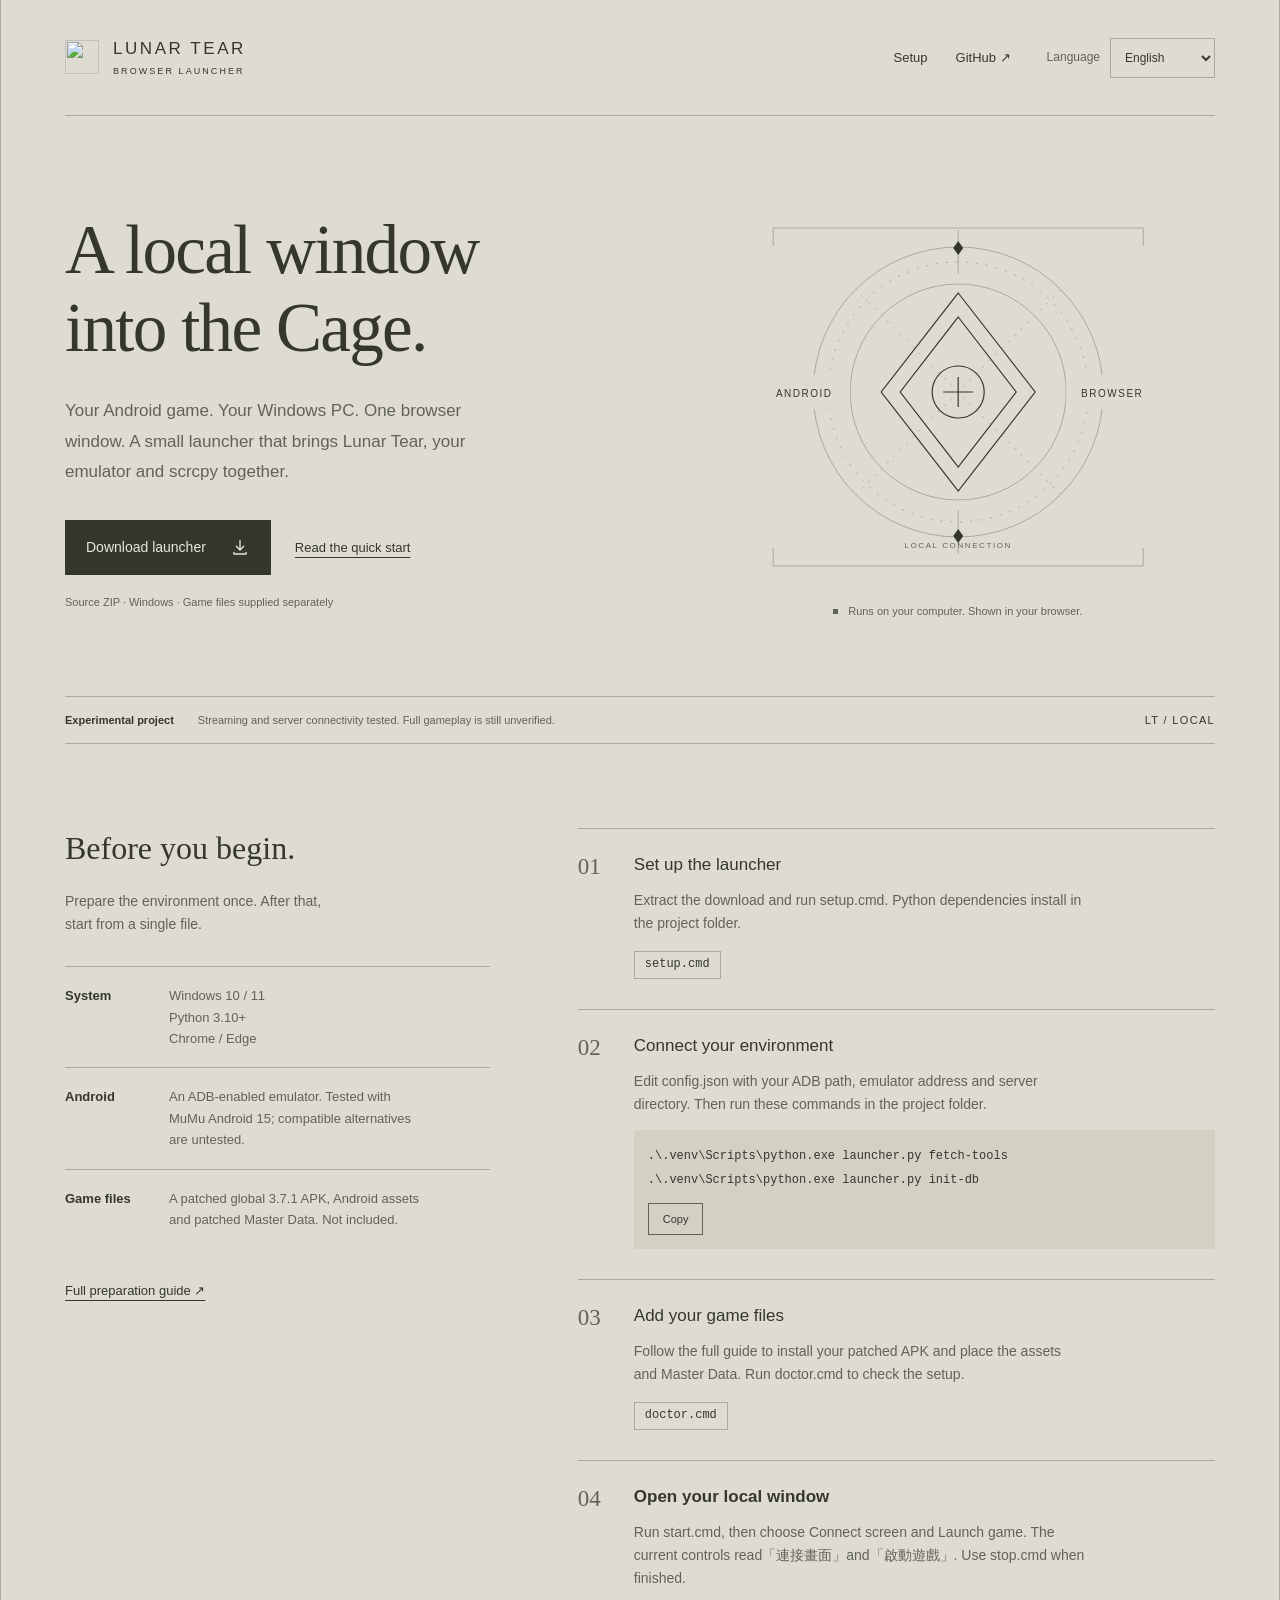
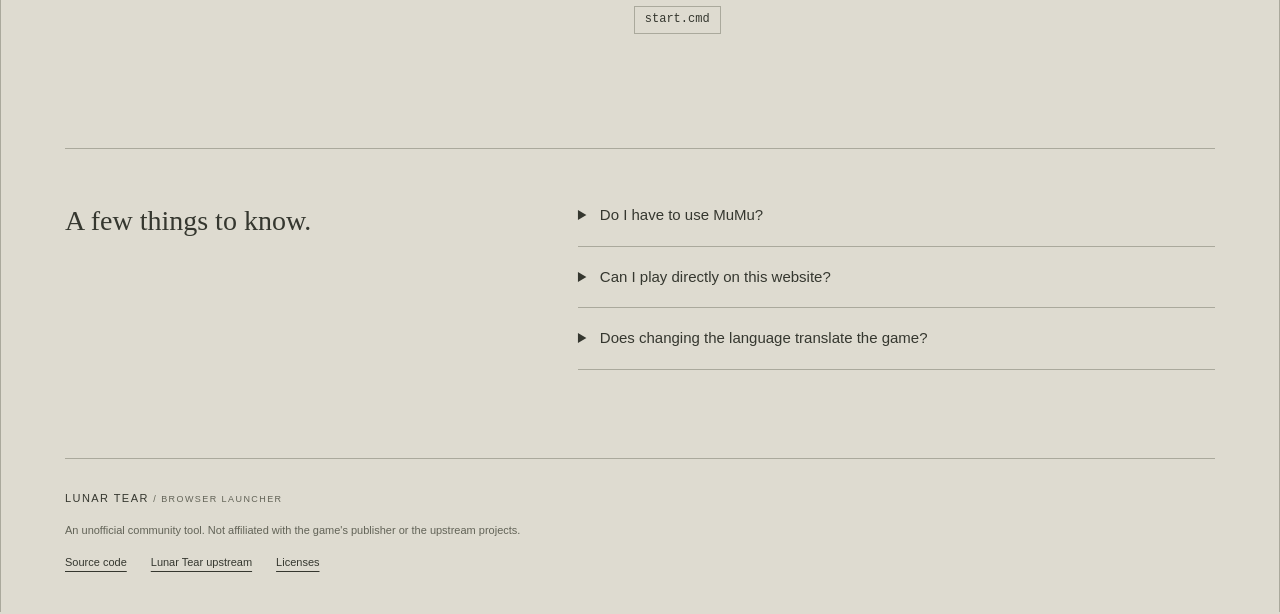
==== docs/index.html @ 476fbce9 "Add concise multilingual guides and NieR-inspired Pages site" ====
<!doctype html>
<html lang="en">
<head>
  <meta charset="utf-8">
  <meta name="viewport" content="width=device-width, initial-scale=1">
  <meta name="theme-color" content="#dedbd0">
  <meta name="description" content="A local Windows launcher connecting Lunar Tear, Android and your browser. Setup guides in English, Chinese and Japanese.">
  <title>Lunar Tear — Browser Launcher</title>
  <link rel="icon" href="assets/mark.svg" type="image/svg+xml">
  <link rel="stylesheet" href="style.css">
  <script src="site.js" defer></script>
</head>
<body>
  <a class="skip" href="#main" data-i18n="skip">Skip to content</a>
  <div class="frame">
    <header class="header">
      <a class="identity" href="./" aria-label="Lunar Tear home"><img src="assets/mark.svg" width="34" height="34" alt=""><span>LUNAR TEAR<small>BROWSER LAUNCHER</small></span></a>
      <nav aria-label="Main"><a href="#setup" data-i18n="navSetup">Setup</a><a href="https://github.com/cloud-oc/lunar-tear-browser-launcher">GitHub <span aria-hidden="true">↗</span></a></nav>
      <label class="language"><span data-i18n="language">Language</span><select id="language"><option value="en">English</option><option value="zh-CN">简体中文</option><option value="zh-TW">繁體中文</option><option value="ja">日本語</option></select></label>
    </header>
    <main id="main">
      <section class="hero" aria-labelledby="hero-title">
        <div class="hero-copy">
          <h1 id="hero-title" data-i18n="title">A local window<br>into the Cage.</h1>
          <p class="intro" data-i18n="intro">Your Android game. Your Windows PC. One browser window. A small launcher that brings Lunar Tear, your emulator and scrcpy together.</p>
          <div class="actions"><a class="button primary" href="https://github.com/cloud-oc/lunar-tear-browser-launcher/archive/refs/heads/main.zip"><span data-i18n="download">Download launcher</span><svg viewBox="0 0 20 20" aria-hidden="true"><path d="M10 3v10m-4-4 4 4 4-4M4 15v2h12v-2"/></svg></a><a class="text-link" href="#setup" data-i18n="start">Read the quick start</a></div>
          <p class="download-note" data-i18n="downloadNote">Source ZIP · Windows · Game files supplied separately</p>
        </div>
        <figure class="diagram">
          <svg viewBox="0 0 440 390" role="img" aria-labelledby="diagram-title">
            <title id="diagram-title">Android and the browser connected through a local bridge</title>
            <g class="fine" fill="none">
              <path d="M35 26h370M35 364h370M35 26v18M405 26v18M35 346v18M405 346v18"/>
              <circle cx="220" cy="190" r="145"/><circle cx="220" cy="190" r="130" stroke-dasharray="2 8"/>
              <circle cx="220" cy="190" r="108"/><path d="M220 28v44m0 236v44M55 190h52m226 0h52"/>
              <path d="m117 87 206 206M117 293 323 87" stroke-dasharray="2 7"/>
            </g>
            <g fill="none" class="strong"><path d="m220 91 77 99-77 99-77-99Z"/><path d="m220 115 58 75-58 75-58-75Z"/><circle cx="220" cy="190" r="26"/><path d="M205 190h30m-15-15v30"/></g>
            <g fill="currentColor"><path d="m220 39 5 7-5 7-5-7Zm0 288 5 7-5 7-5-7Z"/><circle cx="75" cy="190" r="4"/><circle cx="365" cy="190" r="4"/></g>
            <g class="diagram-label"><rect x="20" y="173" width="92" height="34"/><rect x="328" y="173" width="92" height="34"/><text x="66" y="195">ANDROID</text><text x="374" y="195">BROWSER</text></g>
            <text class="diagram-center" x="220" y="346" text-anchor="middle">LOCAL CONNECTION</text>
          </svg>
          <figcaption><span class="small-square" aria-hidden="true"></span><span data-i18n="diagramCaption">Runs on your computer. Shown in your browser.</span></figcaption>
        </figure>
      </section>
      <div class="status-strip"><span data-i18n="status">Experimental project</span><p data-i18n="statusText">Streaming and server connectivity tested. Full gameplay is still unverified.</p><span class="status-end" aria-hidden="true">LT / LOCAL</span></div>
      <section class="setup-section" id="setup" aria-labelledby="setup-title">
        <div class="requirements">
          <h2 id="setup-title" data-i18n="setupTitle">Before you begin.</h2>
          <p data-i18n="setupIntro">Prepare the environment once. After that, start from a single file.</p>
          <dl>
            <div><dt data-i18n="system">System</dt><dd>Windows 10 / 11<br>Python 3.10+<br>Chrome / Edge</dd></div>
            <div><dt data-i18n="android">Android</dt><dd data-i18n="androidText">An ADB-enabled emulator. Tested with MuMu Android 15; compatible alternatives are untested.</dd></div>
            <div><dt data-i18n="gameFiles">Game files</dt><dd data-i18n="gameFilesText">A patched global 3.7.1 APK, Android assets and patched Master Data. Not included.</dd></div>
          </dl>
          <a class="text-link guide-link" href="https://github.com/cloud-oc/lunar-tear-browser-launcher/blob/main/docs/guide.en.md" data-i18n="fullGuide">Full preparation guide ↗</a>
        </div>
        <ol class="steps">
          <li><span class="step-number" aria-hidden="true">01</span><div><h3 data-i18n="step1">Set up the launcher</h3><p data-i18n="step1Text">Extract the download and run setup.cmd. Python dependencies install in the project folder.</p><code>setup.cmd</code></div></li>
          <li><span class="step-number" aria-hidden="true">02</span><div><h3 data-i18n="step2">Connect your environment</h3><p data-i18n="step2Text">Edit config.json with your ADB path, emulator address and server directory. Then run these commands in the project folder.</p><div class="command-block"><pre><code>.\.venv\Scripts\python.exe launcher.py fetch-tools
.\.venv\Scripts\python.exe launcher.py init-db</code></pre><button id="copy" type="button" data-i18n="copy">Copy</button></div><span class="sr-only" id="copy-status" role="status"></span></div></li>
          <li><span class="step-number" aria-hidden="true">03</span><div><h3 data-i18n="step3">Add your game files</h3><p data-i18n="step3Text">Follow the full guide to install your patched APK and place the assets and Master Data. Run doctor.cmd to check the setup.</p><code>doctor.cmd</code></div></li>
          <li class="play-step"><span class="step-number" aria-hidden="true">04</span><div><h3 data-i18n="step4">Open your local window</h3><p data-i18n="step4Text">Run start.cmd, then choose Connect screen and Launch game. The current controls read「連接畫面」and「啟動遊戲」. Use stop.cmd when finished.</p><code>start.cmd</code></div></li>
        </ol>
      </section>
      <section class="notes" aria-labelledby="notes-title"><h2 id="notes-title" data-i18n="notesTitle">A few things to know.</h2><div>
        <details><summary data-i18n="faq1">Do I have to use MuMu?</summary><p data-i18n="faq1Text">No. Another emulator must support the game's ARM64 libraries, ADB reverse and scrcpy. Set emulator_manager to an empty string and configure adb and serial, then start that emulator yourself. Only MuMu Android 15 has been tested.</p></details>
        <details><summary data-i18n="faq2">Can I play directly on this website?</summary><p data-i18n="faq2Text">This site provides downloads and instructions. The game runs on your PC's Android emulator; a local browser page displays and controls it. No cloud game service is provided.</p></details>
        <details><summary data-i18n="faq3">Does changing the language translate the game?</summary><p data-i18n="faq3Text">The language selector changes this website only. Game text depends on the client and assets. Traditional Chinese gameplay has not been verified, and no translation patch is included.</p></details>
      </div></section>
    </main>
    <footer><div class="footer-name">LUNAR TEAR <span>/ BROWSER LAUNCHER</span></div><p data-i18n="disclaimer">An unofficial community tool. Not affiliated with the game's publisher or the upstream projects.</p><div class="footer-links"><a href="https://github.com/cloud-oc/lunar-tear-browser-launcher" data-i18n="source">Source code</a><a href="https://github.com/Walter-Sparrow/lunar-tear" data-i18n="upstream">Lunar Tear upstream</a><a href="https://github.com/cloud-oc/lunar-tear-browser-launcher/blob/main/THIRD_PARTY.md" data-i18n="licenses">Licenses</a></div></footer>
  </div>
  <noscript><p class="noscript">JavaScript is disabled. <a href="https://github.com/cloud-oc/lunar-tear-browser-launcher/blob/main/README.md">English</a> · <a href="https://github.com/cloud-oc/lunar-tear-browser-launcher/blob/main/README.zh-CN.md">简体中文</a> · <a href="https://github.com/cloud-oc/lunar-tear-browser-launcher/blob/main/README.zh-TW.md">繁體中文</a> · <a href="https://github.com/cloud-oc/lunar-tear-browser-launcher/blob/main/README.ja.md">日本語</a></p></noscript>
</body>
</html>
---- docs/style.css ----
@font-face{font-family:Marcellus;src:url('assets/Marcellus-Regular.ttf') format('truetype');font-weight:400;font-display:swap}
:root{--paper:#dedbd0;--ink:#35372f;--muted:#626357;--rule:#aaa99c;--panel:#d3d0c4;--light:#e9e6dc;color-scheme:light;font-family:Arial,'Noto Sans', 'Microsoft JhengHei','Yu Gothic',sans-serif;color:var(--ink);background:var(--paper);font-synthesis:none;scroll-behavior:smooth;scrollbar-color:var(--muted) var(--paper)}
*{box-sizing:border-box}body{margin:0;line-height:1.65}::selection{color:var(--paper);background:var(--ink)}a{color:inherit;text-underline-offset:5px}a:hover{color:#11130d}button,select{font:inherit;color:inherit}a,button,select,summary{outline-offset:5px}a:focus-visible,button:focus-visible,select:focus-visible,summary:focus-visible{outline:2px solid var(--ink)}button{cursor:pointer}button:disabled{cursor:default;opacity:.6}.frame{max-width:1440px;margin:auto;padding:0 64px;border-inline:1px solid var(--rule)}.header{display:flex;align-items:center;gap:36px;min-height:116px;border-bottom:1px solid var(--rule)}.identity{display:flex;align-items:center;gap:14px;text-decoration:none;font-size:17px;letter-spacing:.15em;line-height:1.4}.identity small{display:block;font-size:9px;letter-spacing:.23em;margin-top:4px}.header nav{display:flex;gap:28px;margin-left:auto;font-size:13px}.header nav a{text-decoration:none}.header nav a:hover{text-decoration:underline}.language{display:flex;gap:10px;align-items:center;font-size:12px}.language>span{color:var(--muted)}select{background:transparent;border:1px solid var(--rule);padding:8px 25px 8px 10px;border-radius:0;min-height:40px}.hero{display:grid;grid-template-columns:1.15fr 1fr;gap:44px;align-items:center;padding:86px 0 76px}.hero h1{font-family:Marcellus,'Noto Serif CJK SC','Songti SC','Yu Mincho',serif;font-weight:400;font-size:clamp(44px,5.4vw,76px);letter-spacing:-.025em;line-height:1.12;margin:0 0 30px;text-wrap:balance}.intro{max-width:44ch;color:var(--muted);font-size:17px;line-height:1.8;margin:0 0 32px}.actions{display:flex;align-items:center;gap:24px;flex-wrap:wrap}.button{display:inline-flex;gap:24px;align-items:center;justify-content:space-between;padding:15px 20px;min-height:52px;text-decoration:none;font-size:14px}.primary{color:var(--light);background:var(--ink);border:1px solid var(--ink);transition:background .18s ease}.primary:hover{background:#505246;color:#fff}.button svg{width:20px;height:20px;fill:none;stroke:currentColor;stroke-width:1.3}.text-link{font-size:13px}.download-note{font-size:11px;color:var(--muted);margin:18px 0 0}.diagram{margin:0;color:var(--ink);animation:reveal 900ms cubic-bezier(.16,1,.3,1) both}.diagram>svg{width:100%;max-height:390px;display:block}.fine{stroke:var(--rule);stroke-width:1}.strong{stroke:var(--ink);stroke-width:1.2}.diagram-label rect{fill:var(--paper)}.diagram-label text{text-anchor:middle;font:10px Arial,sans-serif;letter-spacing:.15em;fill:var(--ink)}.diagram-center{font:8px Arial,sans-serif;letter-spacing:.2em;fill:var(--muted)}figcaption{display:flex;gap:10px;align-items:center;justify-content:center;font-size:11px;color:var(--muted);margin-top:10px;text-align:center}.small-square{width:5px;height:5px;flex:none;background:var(--muted)}.status-strip{display:flex;gap:24px;align-items:center;border-top:1px solid var(--rule);border-bottom:1px solid var(--rule);padding:14px 0;font-size:11px}.status-strip>span:first-child{font-weight:600}.status-strip p{margin:0;color:var(--muted)}.status-end{margin-left:auto;letter-spacing:.12em;white-space:nowrap}.setup-section{display:grid;grid-template-columns:.8fr 1.2fr;gap:88px;padding:84px 0}h2{font-family:Marcellus,'Songti SC','Yu Mincho',serif;font-size:32px;font-weight:400;line-height:1.3;margin:0 0 20px;text-wrap:balance}.requirements>p{color:var(--muted);max-width:35ch;font-size:14px;margin:0 0 30px}.requirements dl{margin:0 0 28px}.requirements dl>div{display:grid;grid-template-columns:90px 1fr;gap:14px;border-top:1px solid var(--rule);padding:18px 0;font-size:13px}.requirements dt{font-weight:600}.requirements dd{margin:0;color:var(--muted);max-width:36ch}.steps{padding:0;margin:0;list-style:none}.steps li{display:grid;grid-template-columns:36px 1fr;gap:20px;border-top:1px solid var(--rule);padding:24px 0 30px}.step-number{font-family:Marcellus,serif;font-size:23px;color:var(--muted);line-height:1.2}.steps h3{font-size:17px;font-weight:500;line-height:1.4;margin:0 0 12px}.steps p{font-size:14px;color:var(--muted);margin:0 0 14px;max-width:58ch}.steps code{font-family:Consolas,'Courier New',monospace;font-size:12px}.steps div>code{display:inline-block;border:1px solid var(--rule);padding:3px 10px}.command-block{background:var(--panel);padding:14px;position:relative}.command-block pre{margin:0 0 12px;overflow-x:auto;max-width:100%;white-space:pre-wrap;overflow-wrap:anywhere;line-height:1.8}.command-block button{border:1px solid var(--muted);background:transparent;font-size:11px;min-height:32px;padding:4px 14px}.command-block button:hover{background:var(--ink);color:var(--light)}.play-step h3{font-weight:600}.notes{display:grid;grid-template-columns:.8fr 1.2fr;gap:88px;border-top:1px solid var(--rule);padding:54px 0 70px}.notes h2{font-size:28px}.notes details{border-bottom:1px solid var(--rule);padding:0 0 18px;margin:0 0 18px}.notes summary{font-size:15px;cursor:pointer;list-style-position:outside;margin-left:18px;padding-left:4px}.notes p{font-size:14px;color:var(--muted);margin:16px 0 0 22px;max-width:65ch}footer{border-top:1px solid var(--rule);padding:30px 0 40px;font-size:11px}.footer-name{letter-spacing:.13em}.footer-name span{color:var(--muted);font-size:9px}footer p{color:var(--muted);max-width:78ch;margin:14px 0}.footer-links{display:flex;gap:24px;flex-wrap:wrap}.skip{position:fixed;top:-100px;left:16px;z-index:9;padding:12px;background:var(--ink);color:var(--light)}.skip:focus{top:16px}.sr-only{position:absolute;width:1px;height:1px;padding:0;margin:-1px;overflow:hidden;clip:rect(0,0,0,0);white-space:nowrap;border:0}.noscript{text-align:center;padding:18px}html:lang(ja) .hero h1,html:lang(zh-CN) .hero h1,html:lang(zh-TW) .hero h1{font-size:clamp(38px,4.8vw,64px);line-height:1.35;letter-spacing:0}html:lang(ja) .intro{font-size:15px}.hero-copy,.steps li>div,.requirements{min-width:0}@keyframes reveal{from{clip-path:inset(0 0 30% 0);opacity:.45}to{clip-path:inset(0);opacity:1}}
@media(min-width:1441px){body{padding:0 28px}.frame{border-inline:1px solid var(--rule)}}
@media(max-width:1000px){.frame{padding:0 34px}.header{gap:22px}.header nav{gap:18px}.language>span{display:none}.hero{gap:16px;padding:64px 0}.actions{gap:18px}.setup-section,.notes{gap:42px}.status-end{display:none}}
@media(max-width:680px){.frame{padding:0 22px;border:0}.header{min-height:auto;padding:24px 0;gap:20px;flex-wrap:wrap}.identity{font-size:14px;margin-right:auto}.identity img{width:28px;height:28px}.identity small{font-size:8px}.header nav{order:3;width:100%;margin:0;font-size:12px;gap:24px}.language{margin:0}select{max-width:115px;font-size:12px}.hero{grid-template-columns:1fr;gap:26px;padding:48px 0 32px}.hero h1{font-size:49px;max-width:12ch;margin-bottom:24px}.intro{font-size:15px;max-width:40ch;margin-bottom:24px}.actions{gap:20px}.button{padding:13px 16px;font-size:13px}.download-note{font-size:10px}.diagram{max-width:330px;width:100%;margin:0 auto}.diagram>svg{max-height:270px}.status-strip{align-items:flex-start;gap:12px;flex-direction:column;padding:18px 0}.status-strip p{max-width:55ch}.setup-section{grid-template-columns:1fr;gap:42px;padding:48px 0}.requirements>p{max-width:45ch}.requirements dd{max-width:100%}.steps li{gap:14px;grid-template-columns:28px 1fr}.steps h3{font-size:17px}.steps p{font-size:13px}.notes{grid-template-columns:1fr;gap:12px;padding:40px 0}.notes h2{font-size:28px}.notes summary{font-size:14px}.notes p{font-size:13px}h2{font-size:30px}footer{padding-bottom:32px}.footer-links{gap:18px}html:lang(ja) .hero h1,html:lang(zh-CN) .hero h1,html:lang(zh-TW) .hero h1{font-size:40px;max-width:none}}
@media(prefers-reduced-motion:reduce){:root{scroll-behavior:auto}.diagram{animation:none}*{transition:none!important}}
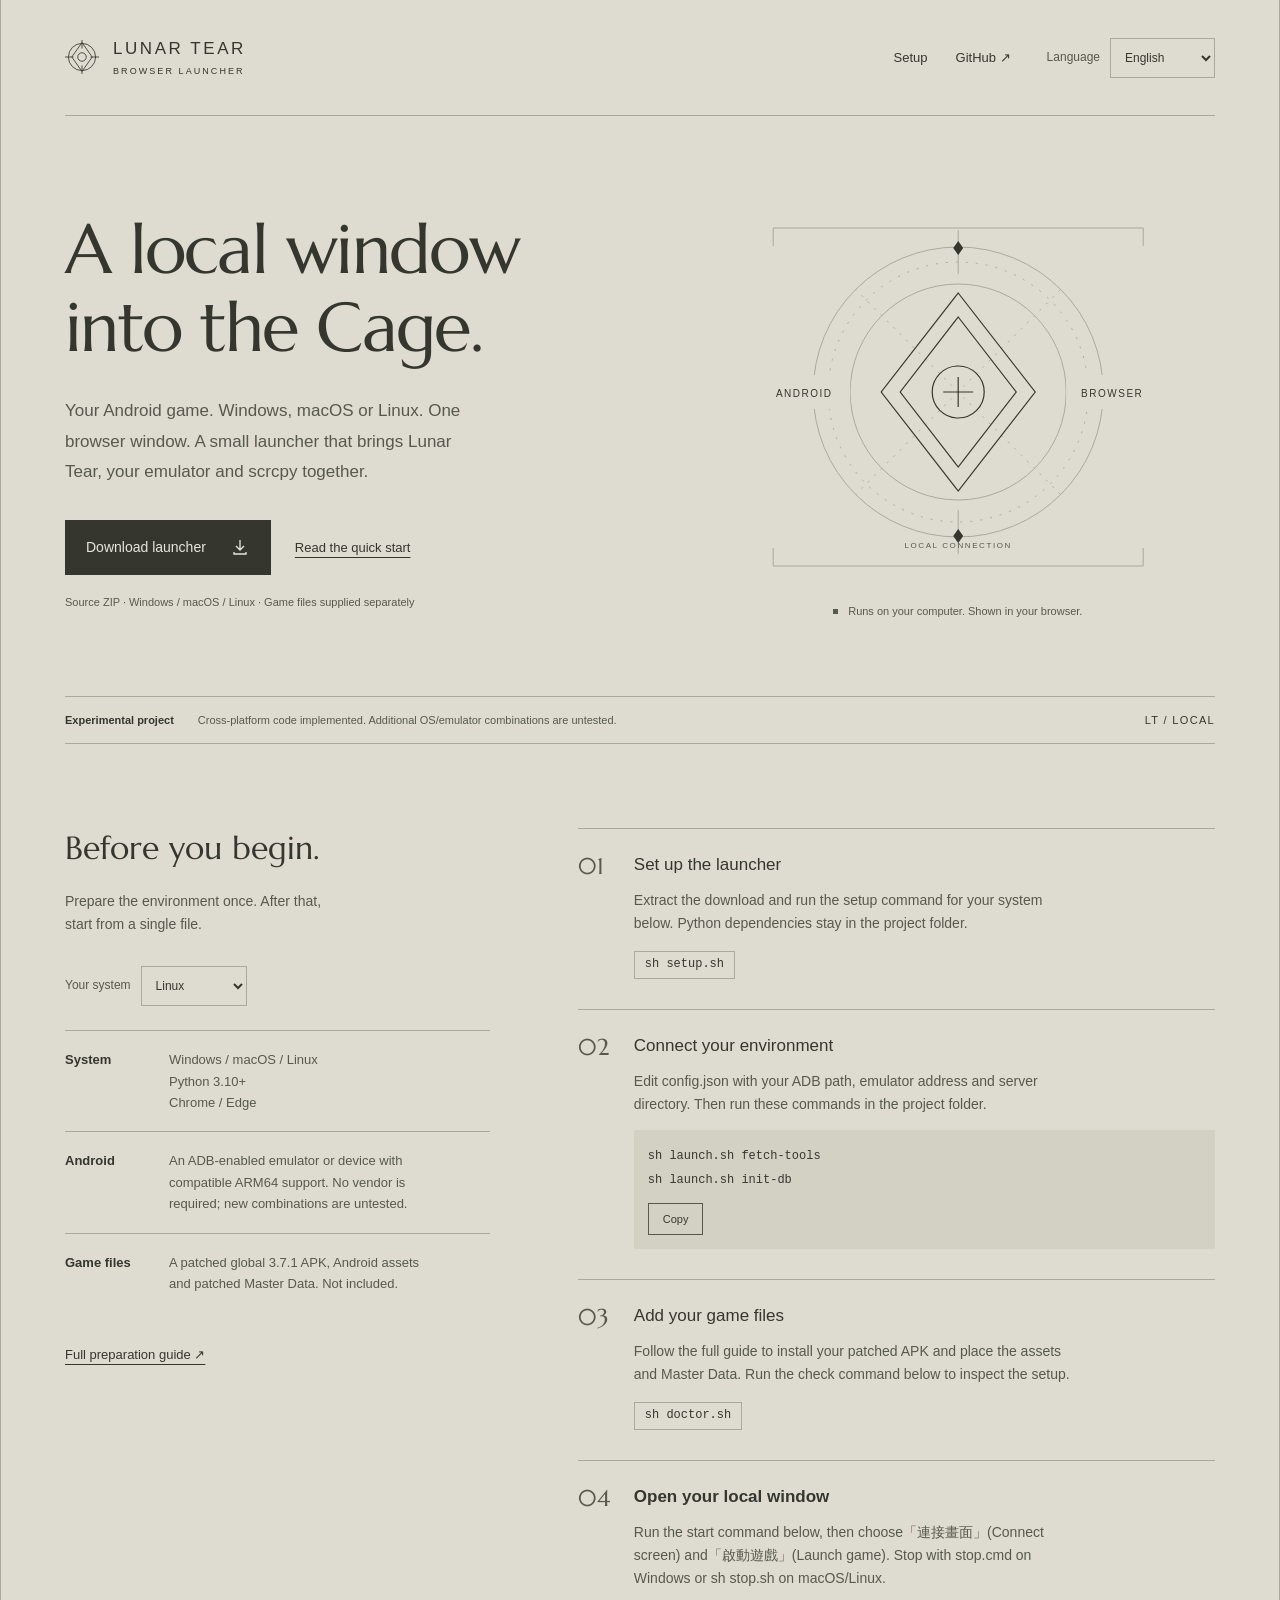
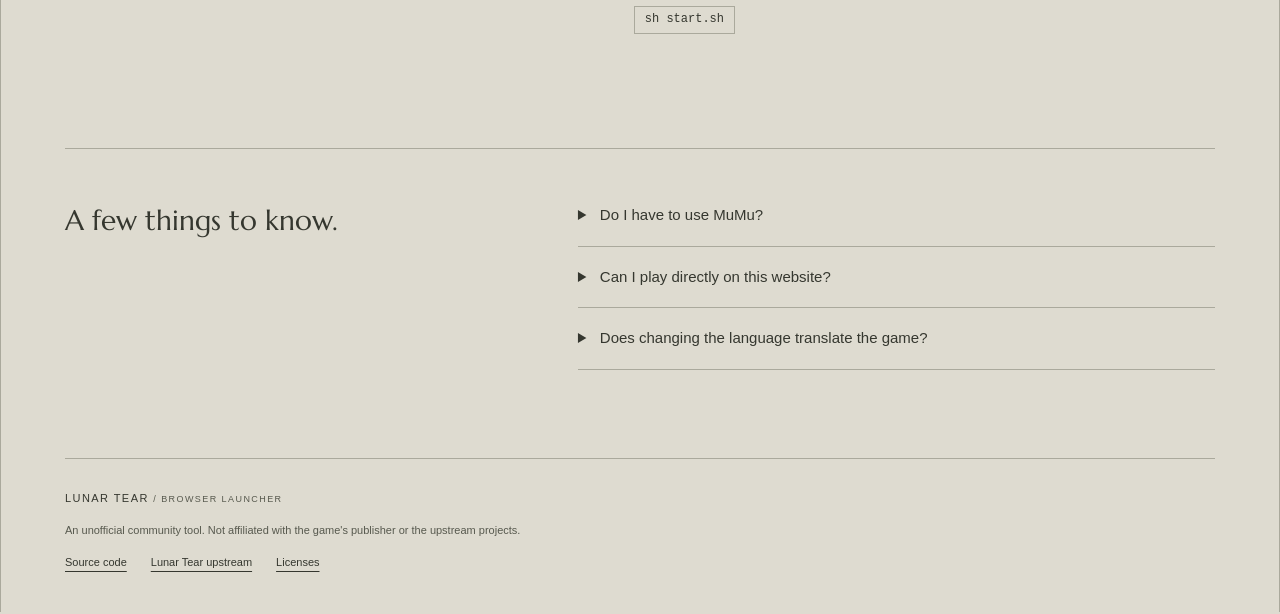
==== commit 54d72066: "Support Windows macOS Linux and vendor-neutral Android connections" ====
--- a/docs/index.html
+++ b/docs/index.html
@@ -4,7 +4,7 @@
   <meta charset="utf-8">
   <meta name="viewport" content="width=device-width, initial-scale=1">
   <meta name="theme-color" content="#dedbd0">
-  <meta name="description" content="A local Windows launcher connecting Lunar Tear, Android and your browser. Setup guides in English, Chinese and Japanese.">
+  <meta name="description" content="A local Windows, macOS and Linux launcher connecting Lunar Tear, Android and your browser. Setup guides in English, Chinese and Japanese.">
   <title>Lunar Tear — Browser Launcher</title>
   <link rel="icon" href="assets/mark.svg" type="image/svg+xml">
   <link rel="stylesheet" href="style.css">
@@ -22,9 +22,9 @@
       <section class="hero" aria-labelledby="hero-title">
         <div class="hero-copy">
           <h1 id="hero-title" data-i18n="title">A local window<br>into the Cage.</h1>
-          <p class="intro" data-i18n="intro">Your Android game. Your Windows PC. One browser window. A small launcher that brings Lunar Tear, your emulator and scrcpy together.</p>
+          <p class="intro" data-i18n="intro">Your Android game. Windows, macOS or Linux. One browser window. A small launcher that brings Lunar Tear, your emulator and scrcpy together.</p>
           <div class="actions"><a class="button primary" href="https://github.com/cloud-oc/lunar-tear-browser-launcher/archive/refs/heads/main.zip"><span data-i18n="download">Download launcher</span><svg viewBox="0 0 20 20" aria-hidden="true"><path d="M10 3v10m-4-4 4 4 4-4M4 15v2h12v-2"/></svg></a><a class="text-link" href="#setup" data-i18n="start">Read the quick start</a></div>
-          <p class="download-note" data-i18n="downloadNote">Source ZIP · Windows · Game files supplied separately</p>
+          <p class="download-note" data-i18n="downloadNote">Source ZIP · Windows / macOS / Linux · Game files supplied separately</p>
         </div>
         <figure class="diagram">
           <svg viewBox="0 0 440 390" role="img" aria-labelledby="diagram-title">
@@ -43,28 +43,28 @@
           <figcaption><span class="small-square" aria-hidden="true"></span><span data-i18n="diagramCaption">Runs on your computer. Shown in your browser.</span></figcaption>
         </figure>
       </section>
-      <div class="status-strip"><span data-i18n="status">Experimental project</span><p data-i18n="statusText">Streaming and server connectivity tested. Full gameplay is still unverified.</p><span class="status-end" aria-hidden="true">LT / LOCAL</span></div>
+      <div class="status-strip"><span data-i18n="status">Experimental project</span><p data-i18n="statusText">Cross-platform code implemented. Additional OS/emulator combinations are untested.</p><span class="status-end" aria-hidden="true">LT / LOCAL</span></div>
       <section class="setup-section" id="setup" aria-labelledby="setup-title">
         <div class="requirements">
           <h2 id="setup-title" data-i18n="setupTitle">Before you begin.</h2>
           <p data-i18n="setupIntro">Prepare the environment once. After that, start from a single file.</p>
-          <dl>
-            <div><dt data-i18n="system">System</dt><dd>Windows 10 / 11<br>Python 3.10+<br>Chrome / Edge</dd></div>
-            <div><dt data-i18n="android">Android</dt><dd data-i18n="androidText">An ADB-enabled emulator. Tested with MuMu Android 15; compatible alternatives are untested.</dd></div>
+          <label class="language platform-choice"><span data-i18n="hostLabel">Your system</span><select id="platform"><option value="windows">Windows</option><option value="macos">macOS</option><option value="linux">Linux</option></select></label><dl>
+            <div><dt data-i18n="system">System</dt><dd>Windows / macOS / Linux<br>Python 3.10+<br>Chrome / Edge</dd></div>
+            <div><dt data-i18n="android">Android</dt><dd data-i18n="androidText">An ADB-enabled emulator or device with compatible ARM64 support. No vendor is required; new combinations are untested.</dd></div>
             <div><dt data-i18n="gameFiles">Game files</dt><dd data-i18n="gameFilesText">A patched global 3.7.1 APK, Android assets and patched Master Data. Not included.</dd></div>
           </dl>
           <a class="text-link guide-link" href="https://github.com/cloud-oc/lunar-tear-browser-launcher/blob/main/docs/guide.en.md" data-i18n="fullGuide">Full preparation guide ↗</a>
         </div>
         <ol class="steps">
-          <li><span class="step-number" aria-hidden="true">01</span><div><h3 data-i18n="step1">Set up the launcher</h3><p data-i18n="step1Text">Extract the download and run setup.cmd. Python dependencies install in the project folder.</p><code>setup.cmd</code></div></li>
-          <li><span class="step-number" aria-hidden="true">02</span><div><h3 data-i18n="step2">Connect your environment</h3><p data-i18n="step2Text">Edit config.json with your ADB path, emulator address and server directory. Then run these commands in the project folder.</p><div class="command-block"><pre><code>.\.venv\Scripts\python.exe launcher.py fetch-tools
-.\.venv\Scripts\python.exe launcher.py init-db</code></pre><button id="copy" type="button" data-i18n="copy">Copy</button></div><span class="sr-only" id="copy-status" role="status"></span></div></li>
-          <li><span class="step-number" aria-hidden="true">03</span><div><h3 data-i18n="step3">Add your game files</h3><p data-i18n="step3Text">Follow the full guide to install your patched APK and place the assets and Master Data. Run doctor.cmd to check the setup.</p><code>doctor.cmd</code></div></li>
-          <li class="play-step"><span class="step-number" aria-hidden="true">04</span><div><h3 data-i18n="step4">Open your local window</h3><p data-i18n="step4Text">Run start.cmd, then choose Connect screen and Launch game. The current controls read「連接畫面」and「啟動遊戲」. Use stop.cmd when finished.</p><code>start.cmd</code></div></li>
+          <li><span class="step-number" aria-hidden="true">01</span><div><h3 data-i18n="step1">Set up the launcher</h3><p data-i18n="step1Text">Extract the download and run the setup command for your system below. Python dependencies stay in the project folder.</p><code data-command="setup">.\setup.cmd</code></div></li>
+          <li><span class="step-number" aria-hidden="true">02</span><div><h3 data-i18n="step2">Connect your environment</h3><p data-i18n="step2Text">Edit config.json with your ADB path, emulator address and server directory. Then run these commands in the project folder.</p><div class="command-block"><pre><code>.\launch.cmd fetch-tools
+.\launch.cmd init-db</code></pre><button id="copy" type="button" data-i18n="copy">Copy</button></div><span class="sr-only" id="copy-status" role="status"></span></div></li>
+          <li><span class="step-number" aria-hidden="true">03</span><div><h3 data-i18n="step3">Add your game files</h3><p data-i18n="step3Text">Follow the full guide to install your patched APK and place the assets and Master Data. Run the check command below to inspect the setup.</p><code data-command="doctor">.\doctor.cmd</code></div></li>
+          <li class="play-step"><span class="step-number" aria-hidden="true">04</span><div><h3 data-i18n="step4">Open your local window</h3><p data-i18n="step4Text">Run the start command below, then choose「連接畫面」(Connect screen) and「啟動遊戲」(Launch game). Stop with stop.cmd on Windows or sh stop.sh on macOS/Linux.</p><code data-command="start">.\start.cmd</code></div></li>
         </ol>
       </section>
       <section class="notes" aria-labelledby="notes-title"><h2 id="notes-title" data-i18n="notesTitle">A few things to know.</h2><div>
-        <details><summary data-i18n="faq1">Do I have to use MuMu?</summary><p data-i18n="faq1Text">No. Another emulator must support the game's ARM64 libraries, ADB reverse and scrcpy. Set emulator_manager to an empty string and configure adb and serial, then start that emulator yourself. Only MuMu Android 15 has been tested.</p></details>
+        <details><summary data-i18n="faq1">Do I have to use MuMu?</summary><p data-i18n="faq1Text">No. Use Android Studio AVD, a vendor emulator or another compatible Android device through ADB. Leave emulator_start empty to start it manually, or configure an argument array. serial accepts auto, emulator IDs, TCP and USB devices. ARM64 game compatibility, ADB reverse and scrcpy are required; these combinations are untested.</p></details>
         <details><summary data-i18n="faq2">Can I play directly on this website?</summary><p data-i18n="faq2Text">This site provides downloads and instructions. The game runs on your PC's Android emulator; a local browser page displays and controls it. No cloud game service is provided.</p></details>
         <details><summary data-i18n="faq3">Does changing the language translate the game?</summary><p data-i18n="faq3Text">The language selector changes this website only. Game text depends on the client and assets. Traditional Chinese gameplay has not been verified, and no translation patch is included.</p></details>
       </div></section>
--- a/docs/style.css
+++ b/docs/style.css
@@ -1,7 +1,9 @@
 @font-face{font-family:Marcellus;src:url('assets/Marcellus-Regular.ttf') format('truetype');font-weight:400;font-display:swap}
-:root{--paper:#dedbd0;--ink:#35372f;--muted:#626357;--rule:#aaa99c;--panel:#d3d0c4;--light:#e9e6dc;color-scheme:light;font-family:Arial,'Noto Sans', 'Microsoft JhengHei','Yu Gothic',sans-serif;color:var(--ink);background:var(--paper);font-synthesis:none;scroll-behavior:smooth;scrollbar-color:var(--muted) var(--paper)}
+:root{--paper:#dedbd0;--ink:#35372f;--muted:#57594e;--rule:#aaa99c;--panel:#d3d0c4;--light:#e9e6dc;color-scheme:light;font-family:Arial,'Noto Sans', 'Microsoft JhengHei','Yu Gothic',sans-serif;color:var(--ink);background:var(--paper);font-synthesis:none;scroll-behavior:smooth;scrollbar-color:var(--muted) var(--paper)}
 *{box-sizing:border-box}body{margin:0;line-height:1.65}::selection{color:var(--paper);background:var(--ink)}a{color:inherit;text-underline-offset:5px}a:hover{color:#11130d}button,select{font:inherit;color:inherit}a,button,select,summary{outline-offset:5px}a:focus-visible,button:focus-visible,select:focus-visible,summary:focus-visible{outline:2px solid var(--ink)}button{cursor:pointer}button:disabled{cursor:default;opacity:.6}.frame{max-width:1440px;margin:auto;padding:0 64px;border-inline:1px solid var(--rule)}.header{display:flex;align-items:center;gap:36px;min-height:116px;border-bottom:1px solid var(--rule)}.identity{display:flex;align-items:center;gap:14px;text-decoration:none;font-size:17px;letter-spacing:.15em;line-height:1.4}.identity small{display:block;font-size:9px;letter-spacing:.23em;margin-top:4px}.header nav{display:flex;gap:28px;margin-left:auto;font-size:13px}.header nav a{text-decoration:none}.header nav a:hover{text-decoration:underline}.language{display:flex;gap:10px;align-items:center;font-size:12px}.language>span{color:var(--muted)}select{background:transparent;border:1px solid var(--rule);padding:8px 25px 8px 10px;border-radius:0;min-height:40px}.hero{display:grid;grid-template-columns:1.15fr 1fr;gap:44px;align-items:center;padding:86px 0 76px}.hero h1{font-family:Marcellus,'Noto Serif CJK SC','Songti SC','Yu Mincho',serif;font-weight:400;font-size:clamp(44px,5.4vw,76px);letter-spacing:-.025em;line-height:1.12;margin:0 0 30px;text-wrap:balance}.intro{max-width:44ch;color:var(--muted);font-size:17px;line-height:1.8;margin:0 0 32px}.actions{display:flex;align-items:center;gap:24px;flex-wrap:wrap}.button{display:inline-flex;gap:24px;align-items:center;justify-content:space-between;padding:15px 20px;min-height:52px;text-decoration:none;font-size:14px}.primary{color:var(--light);background:var(--ink);border:1px solid var(--ink);transition:background .18s ease}.primary:hover{background:#505246;color:#fff}.button svg{width:20px;height:20px;fill:none;stroke:currentColor;stroke-width:1.3}.text-link{font-size:13px}.download-note{font-size:11px;color:var(--muted);margin:18px 0 0}.diagram{margin:0;color:var(--ink);animation:reveal 900ms cubic-bezier(.16,1,.3,1) both}.diagram>svg{width:100%;max-height:390px;display:block}.fine{stroke:var(--rule);stroke-width:1}.strong{stroke:var(--ink);stroke-width:1.2}.diagram-label rect{fill:var(--paper)}.diagram-label text{text-anchor:middle;font:10px Arial,sans-serif;letter-spacing:.15em;fill:var(--ink)}.diagram-center{font:8px Arial,sans-serif;letter-spacing:.2em;fill:var(--muted)}figcaption{display:flex;gap:10px;align-items:center;justify-content:center;font-size:11px;color:var(--muted);margin-top:10px;text-align:center}.small-square{width:5px;height:5px;flex:none;background:var(--muted)}.status-strip{display:flex;gap:24px;align-items:center;border-top:1px solid var(--rule);border-bottom:1px solid var(--rule);padding:14px 0;font-size:11px}.status-strip>span:first-child{font-weight:600}.status-strip p{margin:0;color:var(--muted)}.status-end{margin-left:auto;letter-spacing:.12em;white-space:nowrap}.setup-section{display:grid;grid-template-columns:.8fr 1.2fr;gap:88px;padding:84px 0}h2{font-family:Marcellus,'Songti SC','Yu Mincho',serif;font-size:32px;font-weight:400;line-height:1.3;margin:0 0 20px;text-wrap:balance}.requirements>p{color:var(--muted);max-width:35ch;font-size:14px;margin:0 0 30px}.requirements dl{margin:0 0 28px}.requirements dl>div{display:grid;grid-template-columns:90px 1fr;gap:14px;border-top:1px solid var(--rule);padding:18px 0;font-size:13px}.requirements dt{font-weight:600}.requirements dd{margin:0;color:var(--muted);max-width:36ch}.steps{padding:0;margin:0;list-style:none}.steps li{display:grid;grid-template-columns:36px 1fr;gap:20px;border-top:1px solid var(--rule);padding:24px 0 30px}.step-number{font-family:Marcellus,serif;font-size:23px;color:var(--muted);line-height:1.2}.steps h3{font-size:17px;font-weight:500;line-height:1.4;margin:0 0 12px}.steps p{font-size:14px;color:var(--muted);margin:0 0 14px;max-width:58ch}.steps code{font-family:Consolas,'Courier New',monospace;font-size:12px}.steps div>code{display:inline-block;border:1px solid var(--rule);padding:3px 10px}.command-block{background:var(--panel);padding:14px;position:relative}.command-block pre{margin:0 0 12px;overflow-x:auto;max-width:100%;white-space:pre-wrap;overflow-wrap:anywhere;line-height:1.8}.command-block button{border:1px solid var(--muted);background:transparent;font-size:11px;min-height:32px;padding:4px 14px}.command-block button:hover{background:var(--ink);color:var(--light)}.play-step h3{font-weight:600}.notes{display:grid;grid-template-columns:.8fr 1.2fr;gap:88px;border-top:1px solid var(--rule);padding:54px 0 70px}.notes h2{font-size:28px}.notes details{border-bottom:1px solid var(--rule);padding:0 0 18px;margin:0 0 18px}.notes summary{font-size:15px;cursor:pointer;list-style-position:outside;margin-left:18px;padding-left:4px}.notes p{font-size:14px;color:var(--muted);margin:16px 0 0 22px;max-width:65ch}footer{border-top:1px solid var(--rule);padding:30px 0 40px;font-size:11px}.footer-name{letter-spacing:.13em}.footer-name span{color:var(--muted);font-size:9px}footer p{color:var(--muted);max-width:78ch;margin:14px 0}.footer-links{display:flex;gap:24px;flex-wrap:wrap}.skip{position:fixed;top:-100px;left:16px;z-index:9;padding:12px;background:var(--ink);color:var(--light)}.skip:focus{top:16px}.sr-only{position:absolute;width:1px;height:1px;padding:0;margin:-1px;overflow:hidden;clip:rect(0,0,0,0);white-space:nowrap;border:0}.noscript{text-align:center;padding:18px}html:lang(ja) .hero h1,html:lang(zh-CN) .hero h1,html:lang(zh-TW) .hero h1{font-size:clamp(38px,4.8vw,64px);line-height:1.35;letter-spacing:0}html:lang(ja) .intro{font-size:15px}.hero-copy,.steps li>div,.requirements{min-width:0}@keyframes reveal{from{clip-path:inset(0 0 30% 0);opacity:.45}to{clip-path:inset(0);opacity:1}}
 @media(min-width:1441px){body{padding:0 28px}.frame{border-inline:1px solid var(--rule)}}
 @media(max-width:1000px){.frame{padding:0 34px}.header{gap:22px}.header nav{gap:18px}.language>span{display:none}.hero{gap:16px;padding:64px 0}.actions{gap:18px}.setup-section,.notes{gap:42px}.status-end{display:none}}
 @media(max-width:680px){.frame{padding:0 22px;border:0}.header{min-height:auto;padding:24px 0;gap:20px;flex-wrap:wrap}.identity{font-size:14px;margin-right:auto}.identity img{width:28px;height:28px}.identity small{font-size:8px}.header nav{order:3;width:100%;margin:0;font-size:12px;gap:24px}.language{margin:0}select{max-width:115px;font-size:12px}.hero{grid-template-columns:1fr;gap:26px;padding:48px 0 32px}.hero h1{font-size:49px;max-width:12ch;margin-bottom:24px}.intro{font-size:15px;max-width:40ch;margin-bottom:24px}.actions{gap:20px}.button{padding:13px 16px;font-size:13px}.download-note{font-size:10px}.diagram{max-width:330px;width:100%;margin:0 auto}.diagram>svg{max-height:270px}.status-strip{align-items:flex-start;gap:12px;flex-direction:column;padding:18px 0}.status-strip p{max-width:55ch}.setup-section{grid-template-columns:1fr;gap:42px;padding:48px 0}.requirements>p{max-width:45ch}.requirements dd{max-width:100%}.steps li{gap:14px;grid-template-columns:28px 1fr}.steps h3{font-size:17px}.steps p{font-size:13px}.notes{grid-template-columns:1fr;gap:12px;padding:40px 0}.notes h2{font-size:28px}.notes summary{font-size:14px}.notes p{font-size:13px}h2{font-size:30px}footer{padding-bottom:32px}.footer-links{gap:18px}html:lang(ja) .hero h1,html:lang(zh-CN) .hero h1,html:lang(zh-TW) .hero h1{font-size:40px;max-width:none}}
 @media(prefers-reduced-motion:reduce){:root{scroll-behavior:auto}.diagram{animation:none}*{transition:none!important}}
+
+.platform-choice{margin:0 0 24px;flex-wrap:wrap}.platform-choice>span{display:inline!important}
